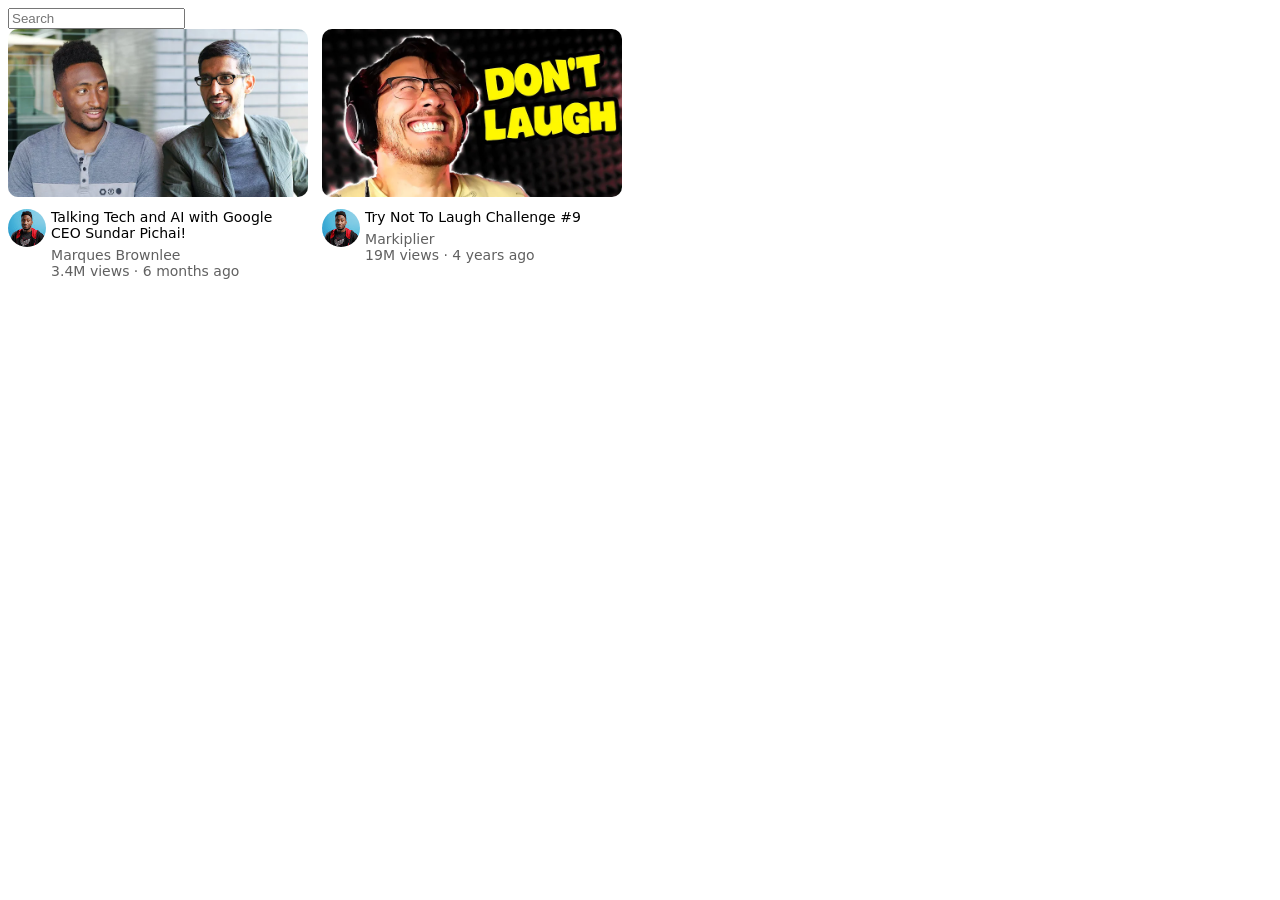
==== youtube.html @ fa7533ea "First commit" ====
<!DOCTYPE html>
<html lang="en">
  <head>
    <meta charset="UTF-8">
    <meta name="viewport" content="width=device-width, initial-scale=1.0">
    <title>YouTube</title>
    <link rel="preconnect" href="https://fonts.googleapis.com">
    <link rel="preconnect" href="https://fonts.gstatic.com" crossorigin>
    <link href="https://fonts.googleapis.com/css2?family=Roboto:wght@400;500;700&display=swap" rel="stylesheet">

    <style>   
      .Search{
        display: block;
      }
      .video-div{
        font-family: system-ui, -apple-system, BlinkMacSystemFont, 'Segoe UI', Roboto, Oxygen, Ubuntu, Cantarell, 'Open Sans', 'Helvetica Neue', sans-serif;
        display: inline-block;
        width: 300px;
        vertical-align: top;
        padding-right: 10px;
      }

      .video-title{
          width: 250px;
          margin: 0px;
          font-size: 14px;
          /* padding-top: 4px; */
          font-weight: 500;
      }
      
      .image-container{
        width: 300px;
        .image{
          border-radius: 10px;
          width: 300px;
        }
        margin-bottom: 8px;
      }
      .video-info{
        display: inline;
      }
      .channel{
        width: 38px;
        vertical-align: top;
        border-radius: 60px;
        /* padding-top: 5px; */
        /* padding-right: 8px; */
      }
      .video-reach{
        font-size: 14px;
        margin: 0px;
        color: rgb(96, 96, 96);
        .video-creator{
          padding-top: 6px;
          margin: 0px;
        }
        .video-views{
        margin: 0px;
        }
      }

      .video-details{
        display: inline-block;
        width: 200px;
        .channel_icon-div{
        width: 50px;
        padding-right: 5px;
        }
      }
      </style>
  </head>
  <body>
    <input class="Search" type="text" placeholder="Search">
    <div class="video-div">
      <div class="image-container">
        <img class="image" src="images/thumbnail-1.webp">
      </div>
      <div class="video-info">
        <div class="channel-icon-div">
          <img class="channel" src="images/channel_icons/channel-1.jpeg"
        </div>
        <div class="video-details">
          <p class="video-title">
            Talking Tech and AI with Google CEO Sundar Pichai!
          </p>
          <div class="video-reach">
            <p class="video-creator">
              Marques Brownlee
            </p>
      
            <p class="video-views">
              3.4M views &#183; 6 months ago
            </p>
          </div>
        </div>
      </div>
    </div>
    </div>

    <div class="video-div">  
      <div class="image-container">
        <img class="image" src="images/thumbnail-2.webp">
      </div>
      <div class="video-info">
        <div class="channel_icon-div">
          <img class="channel" src="images/channel_icons/channel-1.jpeg"
        </div>
        <div class="video-details">
          <p class="video-title">
            Try Not To Laugh Challenge #9
          </p>
          <div class="video-reach">
            <p class="video-creator">
              Markiplier
            </p>
      
            <p class="video-views">
              19M views &#183; 4 years ago
            </p>
          </div>
        </div>
      </div>
    </div>
  </body>
</html>
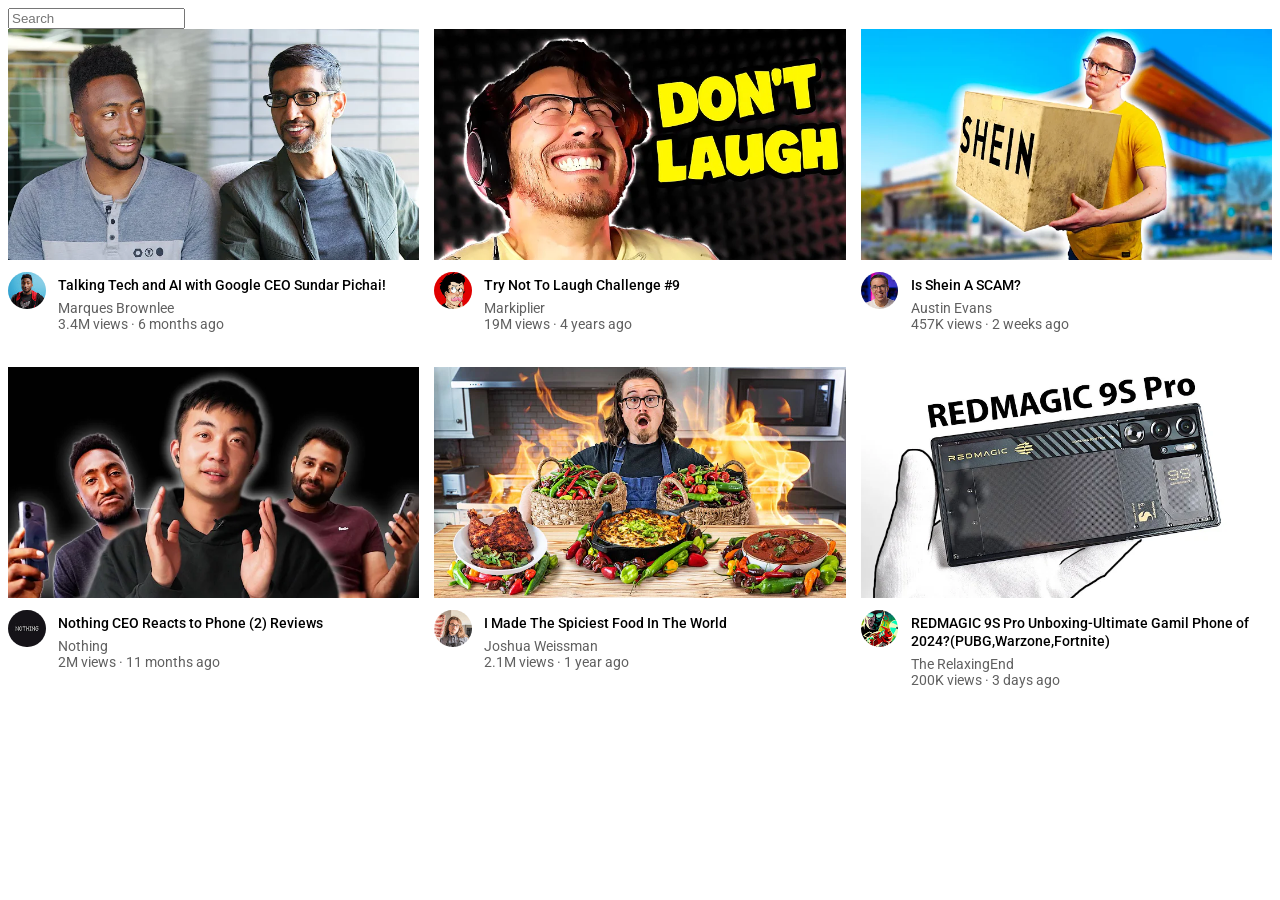
==== commit 5dec899f: "Grid learning+implementation" ====
--- a/youtube.html
+++ b/youtube.html
@@ -1,125 +1,217 @@
 <!DOCTYPE html>
 <html lang="en">
-  <head>
-    <meta charset="UTF-8">
-    <meta name="viewport" content="width=device-width, initial-scale=1.0">
-    <title>YouTube</title>
-    <link rel="preconnect" href="https://fonts.googleapis.com">
-    <link rel="preconnect" href="https://fonts.gstatic.com" crossorigin>
-    <link href="https://fonts.googleapis.com/css2?family=Roboto:wght@400;500;700&display=swap" rel="stylesheet">
-
-    <style>   
-      .Search{
-        display: block;
-      }
-      .video-div{
-        font-family: system-ui, -apple-system, BlinkMacSystemFont, 'Segoe UI', Roboto, Oxygen, Ubuntu, Cantarell, 'Open Sans', 'Helvetica Neue', sans-serif;
-        display: inline-block;
-        width: 300px;
-        vertical-align: top;
-        padding-right: 10px;
-      }
-
-      .video-title{
-          width: 250px;
-          margin: 0px;
-          font-size: 14px;
-          /* padding-top: 4px; */
-          font-weight: 500;
-      }
-      
-      .image-container{
-        width: 300px;
-        .image{
-          border-radius: 10px;
-          width: 300px;
+
+<head>
+  <meta charset="UTF-8">
+  <meta name="viewport" content="width=device-width, initial-scale=1.0">
+  <title>YouTube</title>
+  <!-- <link rel-"stylesheet" href="style.css"> -->
+  <link rel="preconnect" href="https://fonts.googleapis.com">
+  <link rel="preconnect" href="https://fonts.gstatic.com" crossorigin>
+  <link href="https://fonts.googleapis.com/css2?family=Roboto:wght@400;500;700&display=swap" rel="stylesheet">
+  <style>
+    p {
+      font-family: Roboto, Arial;
+    }
+
+    .Search {
+      display: block;
+    }
+
+    .video-title {
+      margin: 0px;
+      font-size: 14px;
+      padding-top: 4px;
+      line-height: 18px;
+      font-weight: 500;
+    }
+
+    .image-container {
+
+
+      .image {
+        width: 100%;
+      }
+      padding-bottom: 8px;
+      /* margin-bottom: 8px; */
+    }
+
+    .video-info {
+      display: grid;
+      grid-template-columns: 50px 1fr;
+      .channel_icon-div {
+        .channel {
+          width: 75%;
+          border-radius: 50%;
         }
-        margin-bottom: 8px;
-      }
-      .video-info{
-        display: inline;
-      }
-      .channel{
-        width: 38px;
-        vertical-align: top;
-        border-radius: 60px;
-        /* padding-top: 5px; */
-        /* padding-right: 8px; */
-      }
-      .video-reach{
-        font-size: 14px;
+      }
+    }
+
+    .video-reach {
+      font-size: 14px;
+      margin: 0px;
+      color: rgb(96, 96, 96);
+
+      .video-creator {
+        padding-top: 6px;
         margin: 0px;
-        color: rgb(96, 96, 96);
-        .video-creator{
-          padding-top: 6px;
-          margin: 0px;
-        }
-        .video-views{
+      }
+
+      .video-views {
         margin: 0px;
-        }
-      }
-
-      .video-details{
-        display: inline-block;
-        width: 200px;
-        .channel_icon-div{
-        width: 50px;
-        padding-right: 5px;
-        }
-      }
-      </style>
-  </head>
-  <body>
-    <input class="Search" type="text" placeholder="Search">
-    <div class="video-div">
-      <div class="image-container">
-        <img class="image" src="images/thumbnail-1.webp">
-      </div>
-      <div class="video-info">
-        <div class="channel-icon-div">
-          <img class="channel" src="images/channel_icons/channel-1.jpeg"
-        </div>
-        <div class="video-details">
-          <p class="video-title">
-            Talking Tech and AI with Google CEO Sundar Pichai!
-          </p>
-          <div class="video-reach">
-            <p class="video-creator">
-              Marques Brownlee
-            </p>
-      
-            <p class="video-views">
-              3.4M views &#183; 6 months ago
-            </p>
-          </div>
-        </div>
-      </div>
-    </div>
-    </div>
-
-    <div class="video-div">  
-      <div class="image-container">
-        <img class="image" src="images/thumbnail-2.webp">
-      </div>
-      <div class="video-info">
-        <div class="channel_icon-div">
-          <img class="channel" src="images/channel_icons/channel-1.jpeg"
-        </div>
-        <div class="video-details">
-          <p class="video-title">
-            Try Not To Laugh Challenge #9
-          </p>
-          <div class="video-reach">
-            <p class="video-creator">
-              Markiplier
-            </p>
-      
-            <p class="video-views">
-              19M views &#183; 4 years ago
-            </p>
-          </div>
-        </div>
-      </div>
-    </div>
-  </body>
+      }
+    }
+
+    .video-grid{
+      display: grid;
+      grid-template-columns: 1fr 1fr 1fr;
+      column-gap: 15px;
+      row-gap: 35px;
+    }
+  </style>
+</head>
+<input class="Search" type="text" placeholder="Search">
+<div class="video-grid">
+
+  <div class="video-div">
+    <div class="image-container">
+      <img class="image" src="images/thumbnail-1.webp">
+    </div>
+    <div class="video-info">
+      <div class="channel_icon-div">
+        <img class="channel" src="images/channel_icons/channel-1.jpeg">
+      </div>
+      <div class="video-details">
+        <p class="video-title">
+          Talking Tech and AI with Google CEO Sundar Pichai!
+        </p>
+        <div class="video-reach">
+          <p class="video-creator">
+            Marques Brownlee
+          </p>
+          <p class="video-views">
+            3.4M views &#183; 6 months ago
+          </p>
+        </div>
+      </div>
+    </div>
+  </div>
+  <div class="video-div">
+    <div class="image-container">
+      <img class="image" src="images/thumbnail-2.webp">
+    </div>
+    <div class="video-info">
+      <div class="channel_icon-div">
+        <img class="channel" src="images/channel_icons/channel-2.jpeg">
+      </div>
+      <div class="video-details">
+        <p class="video-title">
+          Try Not To Laugh Challenge #9
+        </p>
+        <div class="video-reach">
+          <p class="video-creator">
+            Markiplier
+          </p>
+          <p class="video-views">
+            19M views &#183; 4 years ago
+          </p>
+        </div>
+      </div>
+    </div>
+  </div>
+  <div class="video-div">
+    <div class="image-container">
+      <img class="image" src="images/thumbnail-3.webp">
+    </div>
+    <div class="video-info">
+      <div class="channel_icon-div">
+        <img class="channel" src="images/channel_icons/channel-3.jpg">
+      </div>
+      <div class="video-details">
+        <p class="video-title">
+          Is Shein A SCAM?
+        </p>
+        <div class="video-reach">
+          <p class="video-creator">
+            Austin Evans
+          </p>
+          <p class="video-views">
+            457K views &#183; 2 weeks ago
+          </p>
+        </div>
+      </div>
+    </div>
+  </div>
+  <div class="video-div">
+    <div class="image-container">
+      <img class="image" src="images/thumbnail-4.webp">
+    </div>
+    <div class="video-info">
+      <div class="channel_icon-div">
+        <img class="channel" src="images/channel_icons/channel-4.jpg">
+      </div>
+      <div class="video-details">
+        <p class="video-title">
+          Nothing CEO Reacts to Phone (2) Reviews
+        </p>
+        <div class="video-reach">
+          <p class="video-creator">
+            Nothing
+          </p>
+          <p class="video-views">
+            2M views &#183; 11 months ago
+          </p>
+        </div>
+      </div>
+    </div>
+  </div>
+  <div class="video-div">
+    <div class="image-container">
+      <img class="image" src="images/thumbnail-5.webp">
+    </div>
+    <div class="video-info">
+      <div class="channel_icon-div">
+        <img class="channel" src="images/channel_icons/channel-5.jpg">
+      </div>
+      <div class="video-details">
+        <p class="video-title">
+          I Made The Spiciest Food In The World
+        </p>
+        <div class="video-reach">
+          <p class="video-creator">
+            Joshua Weissman
+          </p>
+          <p class="video-views">
+            2.1M views &#183; 1 year ago
+          </p>
+        </div>
+      </div>
+    </div>
+  </div>
+  <div class="video-div">
+    <div class="image-container">
+      <img class="image" src="images/thumbnail-6.webp">
+    </div>
+    <div class="video-info">
+      <div class="channel_icon-div">
+        <img class="channel" src="images/channel_icons/channel-6.jpg">
+      </div>
+      <div class="video-details">
+        <p class="video-title">
+          REDMAGIC 9S Pro Unboxing-Ultimate Gamil Phone of 2024?(PUBG,Warzone,Fortnite)
+        </p>
+        <div class="video-reach">
+          <p class="video-creator">
+            The RelaxingEnd
+          </p>
+          <p class="video-views">
+            200K views &#183; 3 days ago
+          </p>
+        </div>
+      </div>
+    </div>
+  </div>
+</div>
+</body>
+
 </html>
--- a/style.css
+++ b/style.css
@@ -0,0 +1,58 @@
+  p{
+      font-family: Roboto, Arial;
+  }
+  Search{
+    display: block;
+  }
+  video-div{
+    display: inline-block;
+    width: 300px;
+    vertical-align: top;
+    padding-right: 10px;
+  }
+
+  video-title{
+      width: 250px;
+      margin: 0px;
+      font-size: 14px;
+      /* padding-top: 4px; */
+      font-weight: 500;
+  }
+  
+  image-container{
+    width: 300px;
+    image{
+      border-radius: 10px;
+      width: 300px;
+    }
+    margin-bottom: 8px;
+  }
+  video-info{
+    display: inline;
+  }
+  channel{
+    width: 38px;
+    vertical-align: top;
+    border-radius: 60px;
+  }
+  video-reach{
+    font-size: 14px;
+    margin: 0px;
+    color: rgb(96, 96, 96);
+    video-creator{
+      padding-top: 6px;
+      margin: 0px;
+    }
+    video-views{
+    margin: 0px;
+    }
+  }
+
+  video-details{
+    display: inline-block;
+    width: 200px;
+    channel_icon-div{
+    width: 50px;
+    padding-right: 5px;
+    }
+  }
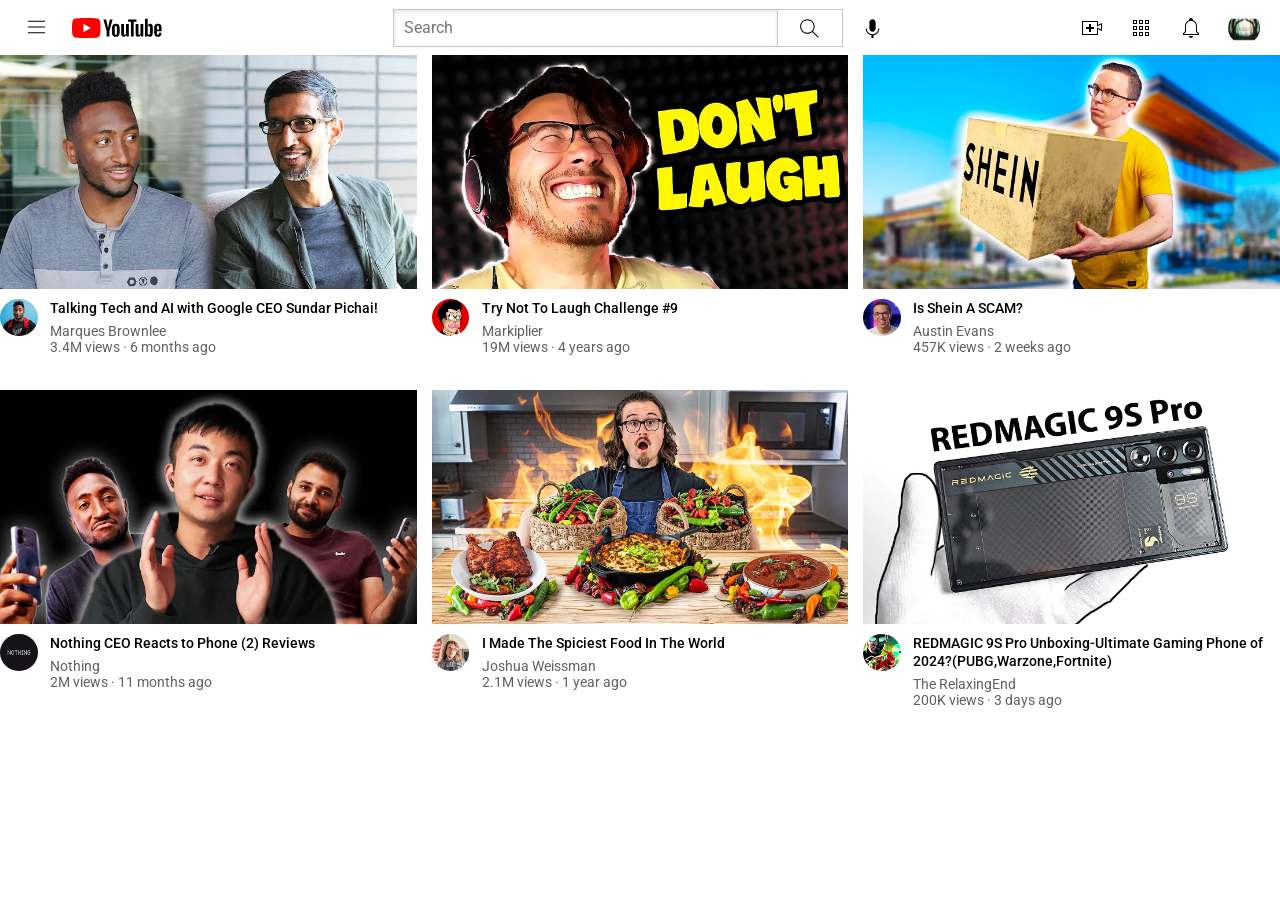
==== commit 4318881d: "Removed practice files and the header was completely built" ====
--- a/youtube.html
+++ b/youtube.html
@@ -1,6 +1,5 @@
 <!DOCTYPE html>
 <html lang="en">
-
 <head>
   <meta charset="UTF-8">
   <meta name="viewport" content="width=device-width, initial-scale=1.0">
@@ -9,209 +8,172 @@
   <link rel="preconnect" href="https://fonts.googleapis.com">
   <link rel="preconnect" href="https://fonts.gstatic.com" crossorigin>
   <link href="https://fonts.googleapis.com/css2?family=Roboto:wght@400;500;700&display=swap" rel="stylesheet">
-  <style>
-    p {
-      font-family: Roboto, Arial;
-    }
-
-    .Search {
-      display: block;
-    }
-
-    .video-title {
-      margin: 0px;
-      font-size: 14px;
-      padding-top: 4px;
-      line-height: 18px;
-      font-weight: 500;
-    }
-
-    .image-container {
-
-
-      .image {
-        width: 100%;
-      }
-      padding-bottom: 8px;
-      /* margin-bottom: 8px; */
-    }
-
-    .video-info {
-      display: grid;
-      grid-template-columns: 50px 1fr;
-      .channel_icon-div {
-        .channel {
-          width: 75%;
-          border-radius: 50%;
-        }
-      }
-    }
-
-    .video-reach {
-      font-size: 14px;
-      margin: 0px;
-      color: rgb(96, 96, 96);
-
-      .video-creator {
-        padding-top: 6px;
-        margin: 0px;
-      }
-
-      .video-views {
-        margin: 0px;
-      }
-    }
-
-    .video-grid{
-      display: grid;
-      grid-template-columns: 1fr 1fr 1fr;
-      column-gap: 15px;
-      row-gap: 35px;
-    }
-  </style>
+  <link rel="stylesheet" href="styles/video.css">
+  <link rel="stylesheet" href="styles/header.css">
+  <link rel="stylesheet" href="styles/general.css">
 </head>
-<input class="Search" type="text" placeholder="Search">
-<div class="video-grid">
-
-  <div class="video-div">
-    <div class="image-container">
-      <img class="image" src="images/thumbnail-1.webp">
+<body>
+  <div class="header">
+    <div class="left-section">
+      <img class="hamburger-menu" src="images/header_images/hamburger-menu.svg">
+      <img class="youtube-logo" src="images/header_images/youtube-logo.svg">
     </div>
-    <div class="video-info">
-      <div class="channel_icon-div">
-        <img class="channel" src="images/channel_icons/channel-1.jpeg">
+    <div class="middle-section">
+      <input class="search-bar" type="text" placeholder="Search">
+      <button class="search-button">
+        <img class="search-icon" src="images/header_images/search.svg">
+      </button>
+      <button class="voice-search-button">
+        <img class="voice-search-icon" src="images/header_images/voice-search-icon.svg">
+      </button>
+    </div>
+    <div class="right-section">
+      <img class="upload-icon" src="images/header_images/upload.svg">
+      <img class="youtube-apps-icon" src="images/header_images/youtube-apps.svg">
+      <img class="notifications-icon" src="images/header_images/notifications.svg">
+      <img class="user-icon" src="images/header_images/my-channel-icon.jpg">
+    </div>
+  </div>
+  <div class="video-grid">
+    <div class="video-div">
+      <div class="image-container">
+        <img class="image" src="images/thumbnail-1.webp">
       </div>
-      <div class="video-details">
-        <p class="video-title">
-          Talking Tech and AI with Google CEO Sundar Pichai!
-        </p>
-        <div class="video-reach">
-          <p class="video-creator">
-            Marques Brownlee
+      <div class="video-info">
+        <div class="channel_icon-div">
+          <img class="channel" src="images/channel_icons/channel-1.jpeg">
+        </div>
+        <div class="video-details">
+          <p class="video-title">
+            Talking Tech and AI with Google CEO Sundar Pichai!
           </p>
-          <p class="video-views">
-            3.4M views &#183; 6 months ago
+          <div class="video-reach">
+            <p class="video-creator">
+              Marques Brownlee
+            </p>
+            <p class="video-views">
+              3.4M views &#183; 6 months ago
+            </p>
+          </div>
+        </div>
+      </div>
+    </div>
+    <div class="video-div">
+      <div class="image-container">
+        <img class="image" src="images/thumbnail-2.webp">
+      </div>
+      <div class="video-info">
+        <div class="channel_icon-div">
+          <img class="channel" src="images/channel_icons/channel-2.jpeg">
+        </div>
+        <div class="video-details">
+          <p class="video-title">
+            Try Not To Laugh Challenge #9
           </p>
+          <div class="video-reach">
+            <p class="video-creator">
+              Markiplier
+            </p>
+            <p class="video-views">
+              19M views &#183; 4 years ago
+            </p>
+          </div>
+        </div>
+      </div>
+    </div>
+    <div class="video-div">
+      <div class="image-container">
+        <img class="image" src="images/thumbnail-3.webp">
+      </div>
+      <div class="video-info">
+        <div class="channel_icon-div">
+          <img class="channel" src="images/channel_icons/channel-3.jpg">
+        </div>
+        <div class="video-details">
+          <p class="video-title">
+            Is Shein A SCAM?
+          </p>
+          <div class="video-reach">
+            <p class="video-creator">
+              Austin Evans
+            </p>
+            <p class="video-views">
+              457K views &#183; 2 weeks ago
+            </p>
+          </div>
+        </div>
+      </div>
+    </div>
+    <div class="video-div">
+      <div class="image-container">
+        <img class="image" src="images/thumbnail-4.webp">
+      </div>
+      <div class="video-info">
+        <div class="channel_icon-div">
+          <img class="channel" src="images/channel_icons/channel-4.jpg">
+        </div>
+        <div class="video-details">
+          <p class="video-title">
+            Nothing CEO Reacts to Phone (2) Reviews
+          </p>
+          <div class="video-reach">
+            <p class="video-creator">
+              Nothing
+            </p>
+            <p class="video-views">
+              2M views &#183; 11 months ago
+            </p>
+          </div>
+        </div>
+      </div>
+    </div>
+    <div class="video-div">
+      <div class="image-container">
+        <img class="image" src="images/thumbnail-5.webp">
+      </div>
+      <div class="video-info">
+        <div class="channel_icon-div">
+          <img class="channel" src="images/channel_icons/channel-5.jpg">
+        </div>
+        <div class="video-details">
+          <p class="video-title">
+            I Made The Spiciest Food In The World
+          </p>
+          <div class="video-reach">
+            <p class="video-creator">
+              Joshua Weissman
+            </p>
+            <p class="video-views">
+              2.1M views &#183; 1 year ago
+            </p>
+          </div>
+        </div>
+      </div>
+    </div>
+    <div class="video-div">
+      <div class="image-container">
+        <img class="image" src="images/thumbnail-6.webp">
+      </div>
+      <div class="video-info">
+        <div class="channel_icon-div">
+          <img class="channel" src="images/channel_icons/channel-6.jpg">
+        </div>
+        <div class="video-details">
+          <p class="video-title">
+            REDMAGIC 9S Pro Unboxing-Ultimate Gaming Phone of 2024?(PUBG,Warzone,Fortnite)
+          </p>
+          <div class="video-reach">
+            <p class="video-creator">
+              The RelaxingEnd
+            </p>
+            <p class="video-views">
+              200K views &#183; 3 days ago
+            </p>
+          </div>
         </div>
       </div>
     </div>
   </div>
-  <div class="video-div">
-    <div class="image-container">
-      <img class="image" src="images/thumbnail-2.webp">
-    </div>
-    <div class="video-info">
-      <div class="channel_icon-div">
-        <img class="channel" src="images/channel_icons/channel-2.jpeg">
-      </div>
-      <div class="video-details">
-        <p class="video-title">
-          Try Not To Laugh Challenge #9
-        </p>
-        <div class="video-reach">
-          <p class="video-creator">
-            Markiplier
-          </p>
-          <p class="video-views">
-            19M views &#183; 4 years ago
-          </p>
-        </div>
-      </div>
-    </div>
-  </div>
-  <div class="video-div">
-    <div class="image-container">
-      <img class="image" src="images/thumbnail-3.webp">
-    </div>
-    <div class="video-info">
-      <div class="channel_icon-div">
-        <img class="channel" src="images/channel_icons/channel-3.jpg">
-      </div>
-      <div class="video-details">
-        <p class="video-title">
-          Is Shein A SCAM?
-        </p>
-        <div class="video-reach">
-          <p class="video-creator">
-            Austin Evans
-          </p>
-          <p class="video-views">
-            457K views &#183; 2 weeks ago
-          </p>
-        </div>
-      </div>
-    </div>
-  </div>
-  <div class="video-div">
-    <div class="image-container">
-      <img class="image" src="images/thumbnail-4.webp">
-    </div>
-    <div class="video-info">
-      <div class="channel_icon-div">
-        <img class="channel" src="images/channel_icons/channel-4.jpg">
-      </div>
-      <div class="video-details">
-        <p class="video-title">
-          Nothing CEO Reacts to Phone (2) Reviews
-        </p>
-        <div class="video-reach">
-          <p class="video-creator">
-            Nothing
-          </p>
-          <p class="video-views">
-            2M views &#183; 11 months ago
-          </p>
-        </div>
-      </div>
-    </div>
-  </div>
-  <div class="video-div">
-    <div class="image-container">
-      <img class="image" src="images/thumbnail-5.webp">
-    </div>
-    <div class="video-info">
-      <div class="channel_icon-div">
-        <img class="channel" src="images/channel_icons/channel-5.jpg">
-      </div>
-      <div class="video-details">
-        <p class="video-title">
-          I Made The Spiciest Food In The World
-        </p>
-        <div class="video-reach">
-          <p class="video-creator">
-            Joshua Weissman
-          </p>
-          <p class="video-views">
-            2.1M views &#183; 1 year ago
-          </p>
-        </div>
-      </div>
-    </div>
-  </div>
-  <div class="video-div">
-    <div class="image-container">
-      <img class="image" src="images/thumbnail-6.webp">
-    </div>
-    <div class="video-info">
-      <div class="channel_icon-div">
-        <img class="channel" src="images/channel_icons/channel-6.jpg">
-      </div>
-      <div class="video-details">
-        <p class="video-title">
-          REDMAGIC 9S Pro Unboxing-Ultimate Gamil Phone of 2024?(PUBG,Warzone,Fortnite)
-        </p>
-        <div class="video-reach">
-          <p class="video-creator">
-            The RelaxingEnd
-          </p>
-          <p class="video-views">
-            200K views &#183; 3 days ago
-          </p>
-        </div>
-      </div>
-    </div>
-  </div>
-</div>
 </body>
 
 </html>
--- a/styles/video.css
+++ b/styles/video.css
@@ -0,0 +1,45 @@
+.video-title {
+    font-size: 14px;
+    line-height: 18px;
+    font-weight: 500;
+}
+
+.image-container {
+    .image {
+    width: 100%;
+    }
+    padding-bottom: 6px;
+}
+
+.video-info {
+    display: grid;
+    grid-template-columns: 50px 1fr;
+    .channel_icon-div {
+    .channel {
+        width: 75%;
+        border-radius: 50%;
+    }
+    }
+}
+
+.video-reach {
+    font-size: 14px;
+    margin: 0px;
+    color: rgb(96, 96, 96);
+    
+    .video-creator {
+    padding-top: 6px;
+    margin: 0px;
+    }
+
+    /* .video-views {
+    margin: 0px;
+    } */
+}
+
+.video-grid{
+    display: grid;
+    grid-template-columns: 1fr 1fr 1fr;
+    column-gap: 15px;
+    row-gap: 35px;
+}
--- a/styles/header.css
+++ b/styles/header.css
@@ -0,0 +1,103 @@
+.header{
+    height: 55px;
+    display: flex;
+    justify-content: space-between;
+}
+
+.left-section{
+    /* width: 150px; */
+    display: flex;
+    align-items: center;
+}
+
+.middle-section{
+    flex: 1;
+    max-width: 500px;
+    margin-left: 78px;
+    margin-right: 35px;
+    display: flex;
+    align-items: center;
+}
+
+.right-section{
+    width: 180px;
+    display: flex;
+    align-items: center;
+    justify-content: space-between;
+    margin-right: 20px;
+    flex-shrink: 0;
+}
+
+.hamburger-menu{
+    height: 23px;
+    margin-left: 25px;
+    margin-right: 24px;
+}
+
+.youtube-logo{
+    height: 20px;
+}
+
+.search-button{
+    /* flex: 1; */
+    height: 38px;
+    width: 65px;
+    border-width: 1px;
+    border-style: solid;
+    border-left: none;
+    border-color: rgb(198, 198, 198);
+    background-color: rgb(255, 255, 255);
+}
+
+.voice-search-button{
+    height: 37px;
+    width: 50px;
+    border: none;
+    background-color: rgb(255, 255, 255);
+}
+
+.search-bar{
+    height: 34px;
+    flex: 1; 
+    padding-left: 10px;
+    font-size: 16px;
+    border-width: 1px;
+    border-style: solid;
+    border-color: rgb(198, 198, 198);
+    box-shadow: inset 1px 2px 5px rgba(0, 0, 0, 0.1);
+    width: 0;
+}
+
+.search-bar::placeholder{
+    font-family: Roboto, Arial;
+    font-size: 16px;
+}
+
+.search-icon{
+    height: 25px;
+    margin-top: 4px;
+}
+
+.voice-search-icon{
+    margin-top: 4px;
+    margin-left: 10px;
+    width: 25px;
+}
+
+.upload-icon{
+    height: 24px;
+}
+
+.youtube-apps-icon{
+    height: 24px;
+}
+
+.notifications-icon{
+    height: 24px;
+}
+
+.user-icon{
+    height: 32px;
+    border-radius: 50%;
+
+}
--- a/styles/general.css
+++ b/styles/general.css
@@ -0,0 +1,9 @@
+p {
+    font-family: Roboto, Arial;
+    margin-top: 0px;
+    margin-bottom: 0px;
+}
+
+body{
+    margin: 0;
+}
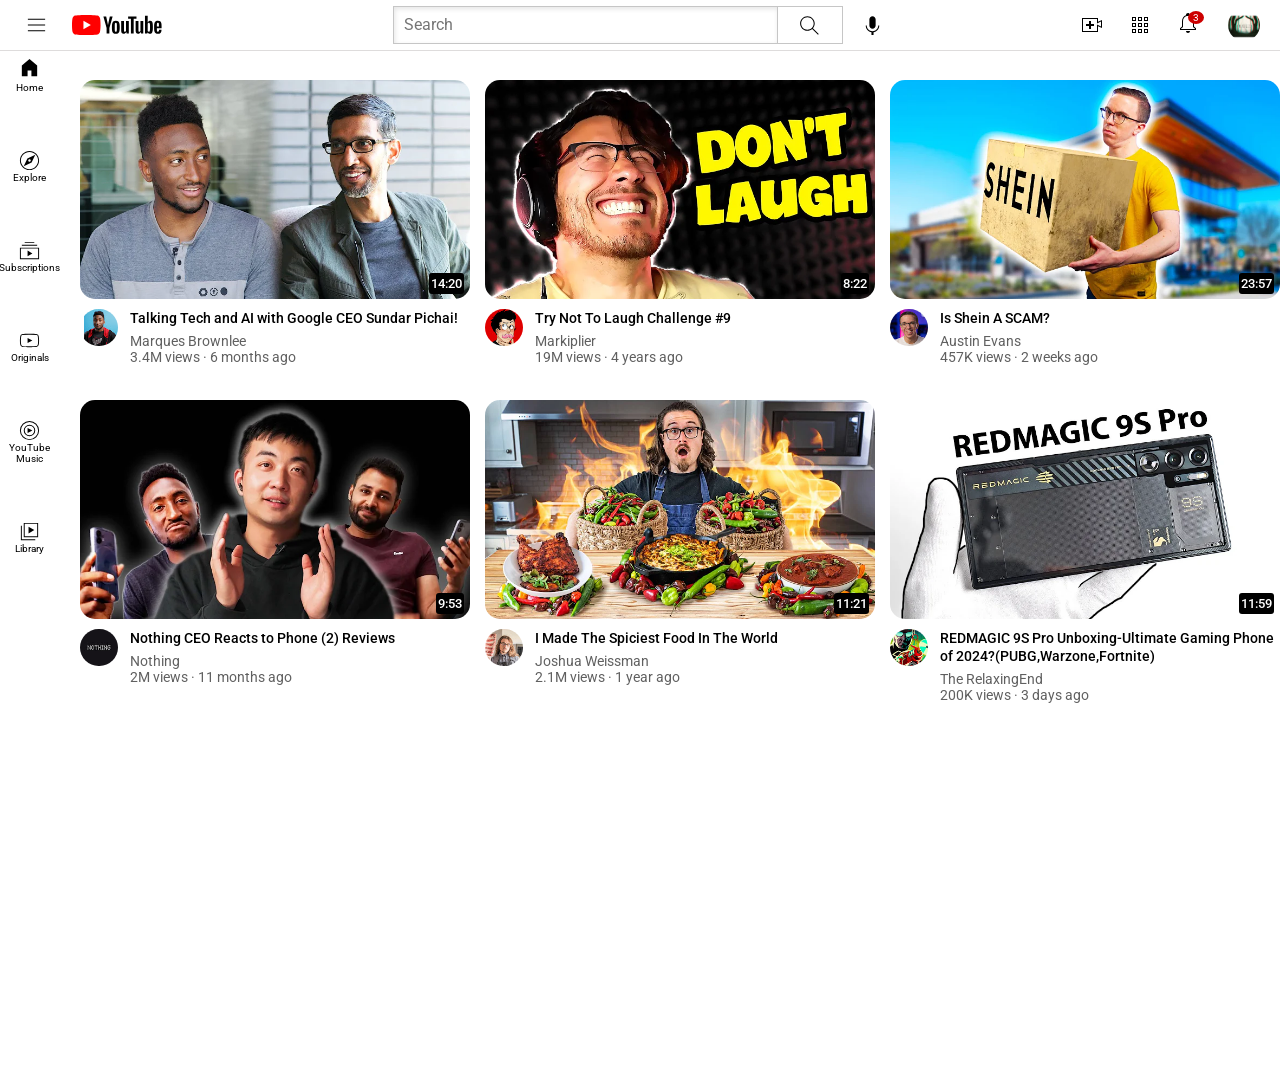
==== commit 9337f3ba: "Added the sidebar and video time using position attribute" ====
--- a/youtube.html
+++ b/youtube.html
@@ -4,13 +4,13 @@
   <meta charset="UTF-8">
   <meta name="viewport" content="width=device-width, initial-scale=1.0">
   <title>YouTube</title>
-  <!-- <link rel-"stylesheet" href="style.css"> -->
   <link rel="preconnect" href="https://fonts.googleapis.com">
   <link rel="preconnect" href="https://fonts.gstatic.com" crossorigin>
   <link href="https://fonts.googleapis.com/css2?family=Roboto:wght@400;500;700&display=swap" rel="stylesheet">
   <link rel="stylesheet" href="styles/video.css">
   <link rel="stylesheet" href="styles/header.css">
   <link rel="stylesheet" href="styles/general.css">
+  <link rel="stylesheet" href="styles/sidebar.css">
 </head>
 <body>
   <div class="header">
@@ -30,14 +30,62 @@
     <div class="right-section">
       <img class="upload-icon" src="images/header_images/upload.svg">
       <img class="youtube-apps-icon" src="images/header_images/youtube-apps.svg">
-      <img class="notifications-icon" src="images/header_images/notifications.svg">
+      <div class="notifications-button">
+        <div class="notifications-count">
+          3
+        </div>
+        <img class="notifications-icon" src="images/header_images/notifications.svg">
+      </div>
       <img class="user-icon" src="images/header_images/my-channel-icon.jpg">
     </div>
+  </div>
+  <div class="sidebar">
+    <button class="home-button">
+      <div class="home-icon">
+        <img src="images/sidebar_images/home-icon.svg">
+      </div>
+      <div class="text">
+        Home
+      </div>
+    </button>
+    <button class="explore-button">
+      <img class="explorer-icon" src="images/sidebar_images/explore-icon.svg">
+      <div class="text">
+        Explore
+      </div>
+    </button>
+    <button class="subscriptions-button">
+      <img class="subscriptions-icon" src="images/sidebar_images/subscriptions-icon.svg">
+      <div class="text">
+        Subscriptions
+      </div>
+    </button>
+    <button class="originals-button">
+      <img class="originals-icon" src="images/sidebar_images/originals-icon.svg">
+      <div class="text">
+        Originals
+      </div>
+    </button>
+    <button class="youtube-music-button">
+      <img class="youtube-music-icon" src="images/sidebar_images/youtube-music-icon.svg">
+      <div class="text">
+        YouTube Music
+      </div>
+    </button>
+    <button class="library-button">
+      <img class="library-icon" src="images/sidebar_images/library-icon.svg">
+      <div class="text">
+        Library
+      </div>
+    </button>
   </div>
   <div class="video-grid">
     <div class="video-div">
       <div class="image-container">
-        <img class="image" src="images/thumbnail-1.webp">
+        <div class="video-time">
+          14:20
+        </div>
+        <img class="image" src="images/thumbnails/thumbnail-1.webp">
       </div>
       <div class="video-info">
         <div class="channel_icon-div">
@@ -60,7 +108,10 @@
     </div>
     <div class="video-div">
       <div class="image-container">
-        <img class="image" src="images/thumbnail-2.webp">
+        <div class="video-time">
+          8:22
+        </div>
+        <img class="image" src="images/thumbnails/thumbnail-2.webp">
       </div>
       <div class="video-info">
         <div class="channel_icon-div">
@@ -83,7 +134,10 @@
     </div>
     <div class="video-div">
       <div class="image-container">
-        <img class="image" src="images/thumbnail-3.webp">
+        <div class="video-time">
+          23:57
+        </div>
+        <img class="image" src="images/thumbnails/thumbnail-3.webp">
       </div>
       <div class="video-info">
         <div class="channel_icon-div">
@@ -106,7 +160,10 @@
     </div>
     <div class="video-div">
       <div class="image-container">
-        <img class="image" src="images/thumbnail-4.webp">
+        <div class="video-time">
+          9:53
+        </div>
+        <img class="image" src="images/thumbnails/thumbnail-4.webp">
       </div>
       <div class="video-info">
         <div class="channel_icon-div">
@@ -129,7 +186,10 @@
     </div>
     <div class="video-div">
       <div class="image-container">
-        <img class="image" src="images/thumbnail-5.webp">
+        <div class="video-time">
+          11:21
+        </div>
+        <img class="image" src="images/thumbnails/thumbnail-5.webp">
       </div>
       <div class="video-info">
         <div class="channel_icon-div">
@@ -152,7 +212,10 @@
     </div>
     <div class="video-div">
       <div class="image-container">
-        <img class="image" src="images/thumbnail-6.webp">
+        <div class="video-time">
+          11:59
+        </div>
+        <img class="image" src="images/thumbnails/thumbnail-6.webp">
       </div>
       <div class="video-info">
         <div class="channel_icon-div">
--- a/styles/video.css
+++ b/styles/video.css
@@ -5,8 +5,11 @@
 }
 
 .image-container {
+    position: relative;
+    z-index: 0;
     .image {
     width: 100%;
+    border-radius: 15px;
     }
     padding-bottom: 6px;
 }
@@ -32,9 +35,6 @@
     margin: 0px;
     }
 
-    /* .video-views {
-    margin: 0px;
-    } */
 }
 
 .video-grid{
@@ -42,4 +42,19 @@
     grid-template-columns: 1fr 1fr 1fr;
     column-gap: 15px;
     row-gap: 35px;
+}
+
+.video-time{
+    font-family: Roboto, Arial;
+    position: absolute;
+    bottom: 15px;
+    font-size: small;
+    padding: 2px;
+    padding-top: 3px;
+    padding-bottom: 3px;
+    font-weight: 500;
+    right: 6px;
+    color: white;
+    background-color: black;
+    border-radius: 3px;
 }
--- a/styles/header.css
+++ b/styles/header.css
@@ -1,7 +1,17 @@
 .header{
-    height: 55px;
+    height: 50px;
     display: flex;
     justify-content: space-between;
+    position: fixed;
+    top: 0;
+    right: 0;
+    left: 0;
+    bottom: 50px;
+    background-color: white;
+    border-bottom-width: 1px;
+    border-bottom-style: solid;
+    border-bottom-color: rgb(222, 220, 220);
+    z-index: 50;
 }
 
 .left-section{
@@ -100,4 +110,22 @@
     height: 32px;
     border-radius: 50%;
 
+}
+.notifications-button{
+    position: relative;
+    padding-right: 4px;
+}
+
+.notifications-count{
+    color: white;
+    background-color: rgb(205, 0, 0);
+    border-radius: 50%;
+    position: absolute;
+    padding-left: 5px;
+    padding-right: 5px;
+    padding-top: 1px;
+    padding-bottom: 1px;
+    font-size: 10px;
+    right: 0;
+    font-family: Roboto, Arial;
 }
--- a/styles/general.css
+++ b/styles/general.css
@@ -6,4 +6,7 @@
 
 body{
     margin: 0;
-}
+    padding-top: 80px;
+    height: 1000px;
+    padding-left: 80px;
+}
--- a/styles/sidebar.css
+++ b/styles/sidebar.css
@@ -0,0 +1,31 @@
+.sidebar{
+    display: flex;
+    flex-direction:column;
+    justify-content: space-between;
+    position: fixed;
+    left: 12px;
+    bottom: 0;
+    top: 55px;
+    width: 72px;
+    height: 500px;
+    /* margin-left: 10px; */
+    background-color: rgb(255, 255, 255);
+}
+.sidebar>button{
+    display: flex;
+    flex-direction: column;
+    justify-content: center;
+    align-items: center;
+    border: none;
+    width: 35px;
+    background-color: white;
+}
+
+.home-icon{
+    width: 23px;
+}
+
+.text{
+    font-family: Roboto, Arial;
+    font-size: 10px;
+}
